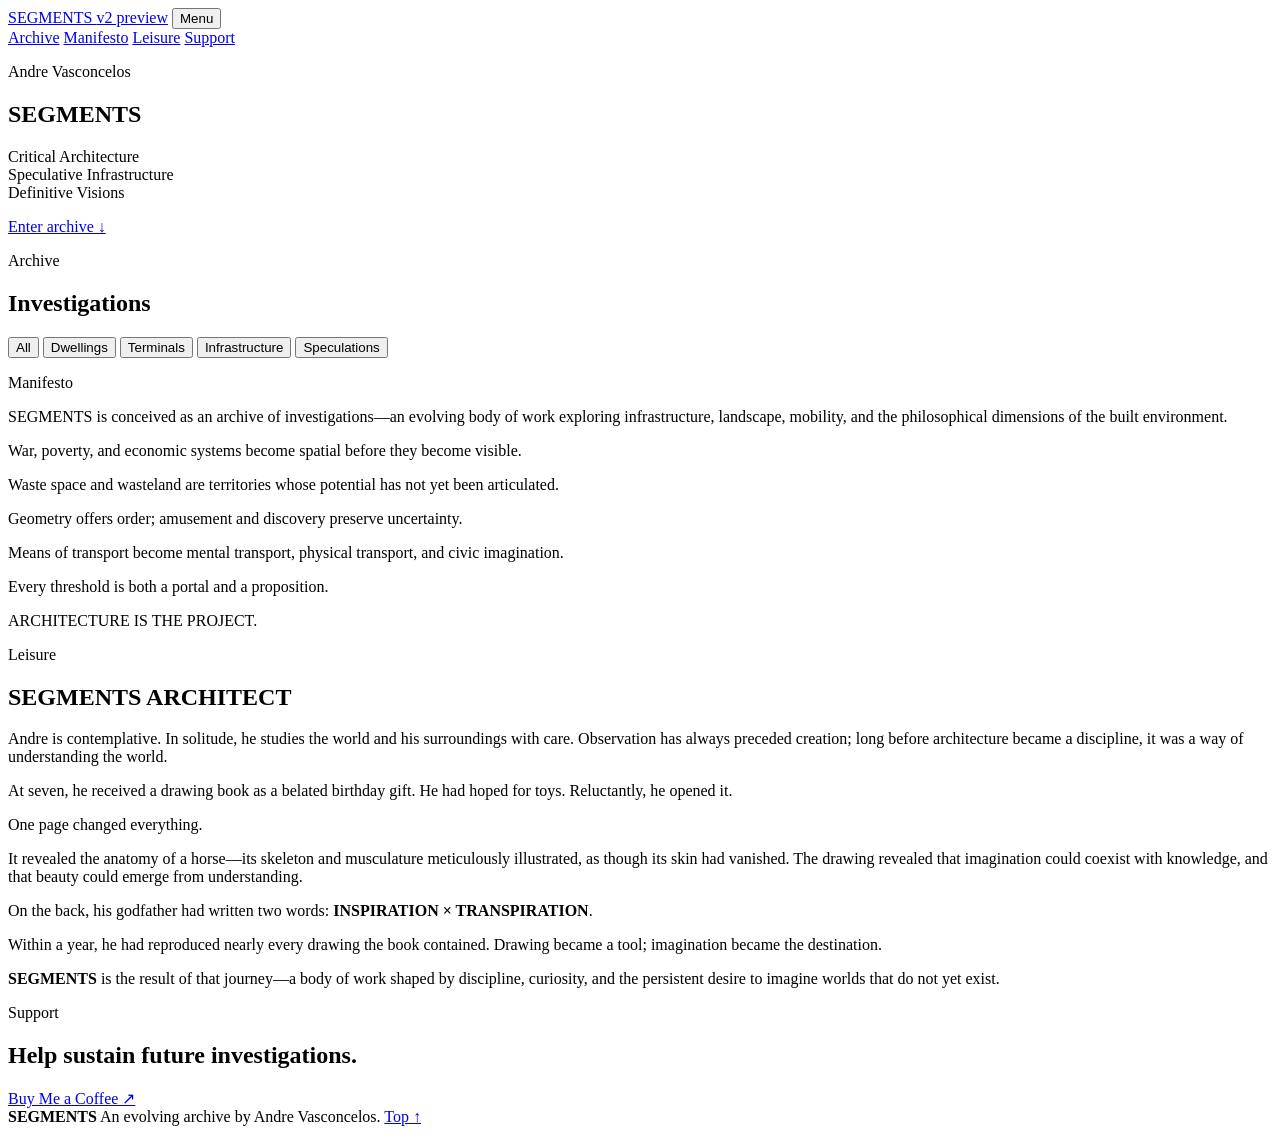
==== v2/index.html @ c5cab5db "Add SEGMENTS v2 web preview" ====
<!doctype html>
<html lang="en">
<head>
  <meta charset="utf-8">
  <meta name="viewport" content="width=device-width, initial-scale=1">
  <meta name="theme-color" content="#f1ede4">
  <meta name="description" content="SEGMENTS v2 — an architectural archive by Andre Vasconcelos.">
  <title>SEGMENTS v2 — Preview</title>
  <link rel="stylesheet" href="styles.css">
</head>
<body>
  <header class="site-header">
    <a class="brand" href="#top">SEGMENTS <span>v2 preview</span></a>
    <button class="menu-toggle" aria-expanded="false" aria-controls="site-nav">Menu</button>
    <nav id="site-nav" class="site-nav" aria-label="Primary">
      <a href="#archive">Archive</a>
      <a href="#manifesto">Manifesto</a>
      <a href="#leisure">Leisure</a>
      <a href="#support">Support</a>
    </nav>
  </header>

  <main id="top">
    <section class="hero">
      <p class="kicker">Andre Vasconcelos</p>
      <h1>SEGMENTS</h1>
      <div class="hero-bottom">
        <p>Critical Architecture<br>Speculative Infrastructure<br>Definitive Visions</p>
        <a href="#archive">Enter archive ↓</a>
      </div>
    </section>

    <section id="archive" class="section archive">
      <div class="section-heading">
        <div>
          <p class="eyebrow">Archive</p>
          <h2>Investigations</h2>
        </div>
        <div class="filters" role="group" aria-label="Filter investigations">
          <button class="filter active" data-filter="all">All</button>
          <button class="filter" data-filter="dwellings">Dwellings</button>
          <button class="filter" data-filter="terminals">Terminals</button>
          <button class="filter" data-filter="infrastructure">Infrastructure</button>
          <button class="filter" data-filter="speculations">Speculations</button>
        </div>
      </div>
      <div id="gallery" class="gallery"></div>
    </section>

    <section id="manifesto" class="section manifesto">
      <p class="eyebrow">Manifesto</p>
      <p class="lead">SEGMENTS is conceived as an archive of investigations—an evolving body of work exploring infrastructure, landscape, mobility, and the philosophical dimensions of the built environment.</p>
      <div class="manifesto-grid">
        <p>War, poverty, and economic systems become spatial before they become visible.</p>
        <p>Waste space and wasteland are territories whose potential has not yet been articulated.</p>
        <p>Geometry offers order; amusement and discovery preserve uncertainty.</p>
        <p>Means of transport become mental transport, physical transport, and civic imagination.</p>
        <p>Every threshold is both a portal and a proposition.</p>
      </div>
      <p class="closing-line">ARCHITECTURE IS THE PROJECT.</p>
    </section>

    <section id="leisure" class="section leisure">
      <div class="leisure-heading">
        <p class="eyebrow">Leisure</p>
        <h2>SEGMENTS ARCHITECT</h2>
      </div>
      <article class="essay">
        <p>Andre is contemplative. In solitude, he studies the world and his surroundings with care. Observation has always preceded creation; long before architecture became a discipline, it was a way of understanding the world.</p>
        <p>At seven, he received a drawing book as a belated birthday gift. He had hoped for toys. Reluctantly, he opened it.</p>
        <p>One page changed everything.</p>
        <p>It revealed the anatomy of a horse—its skeleton and musculature meticulously illustrated, as though its skin had vanished. The drawing revealed that imagination could coexist with knowledge, and that beauty could emerge from understanding.</p>
        <p>On the back, his godfather had written two words: <strong>INSPIRATION × TRANSPIRATION</strong>.</p>
        <p>Within a year, he had reproduced nearly every drawing the book contained. Drawing became a tool; imagination became the destination.</p>
        <p><strong>SEGMENTS</strong> is the result of that journey—a body of work shaped by discipline, curiosity, and the persistent desire to imagine worlds that do not yet exist.</p>
      </article>
    </section>

    <section id="support" class="section support">
      <p class="eyebrow">Support</p>
      <h2>Help sustain future investigations.</h2>
      <a href="https://buymeacoffee.com/andrevasconcelos" target="_blank" rel="noopener noreferrer">Buy Me a Coffee ↗</a>
    </section>
  </main>

  <footer>
    <strong>SEGMENTS</strong>
    <span>An evolving archive by Andre Vasconcelos.</span>
    <a href="#top">Top ↑</a>
  </footer>

  <dialog id="viewer" class="viewer">
    <button id="viewer-close" class="close" aria-label="Close">×</button>
    <button id="viewer-prev" class="nav prev" aria-label="Previous">←</button>
    <figure>
      <div class="image-wrap"><img id="viewer-image" alt=""></div>
      <figcaption>
        <div class="viewer-meta"><span id="viewer-index"></span><span id="viewer-category"></span></div>
        <h2 id="viewer-title"></h2>
        <p id="viewer-description"></p>
        <p id="viewer-poem" class="poem"></p>
      </figcaption>
    </figure>
    <button id="viewer-next" class="nav next" aria-label="Next">→</button>
  </dialog>

  <script src="../works.js"></script>
  <script src="script.js"></script>
</body>
</html>
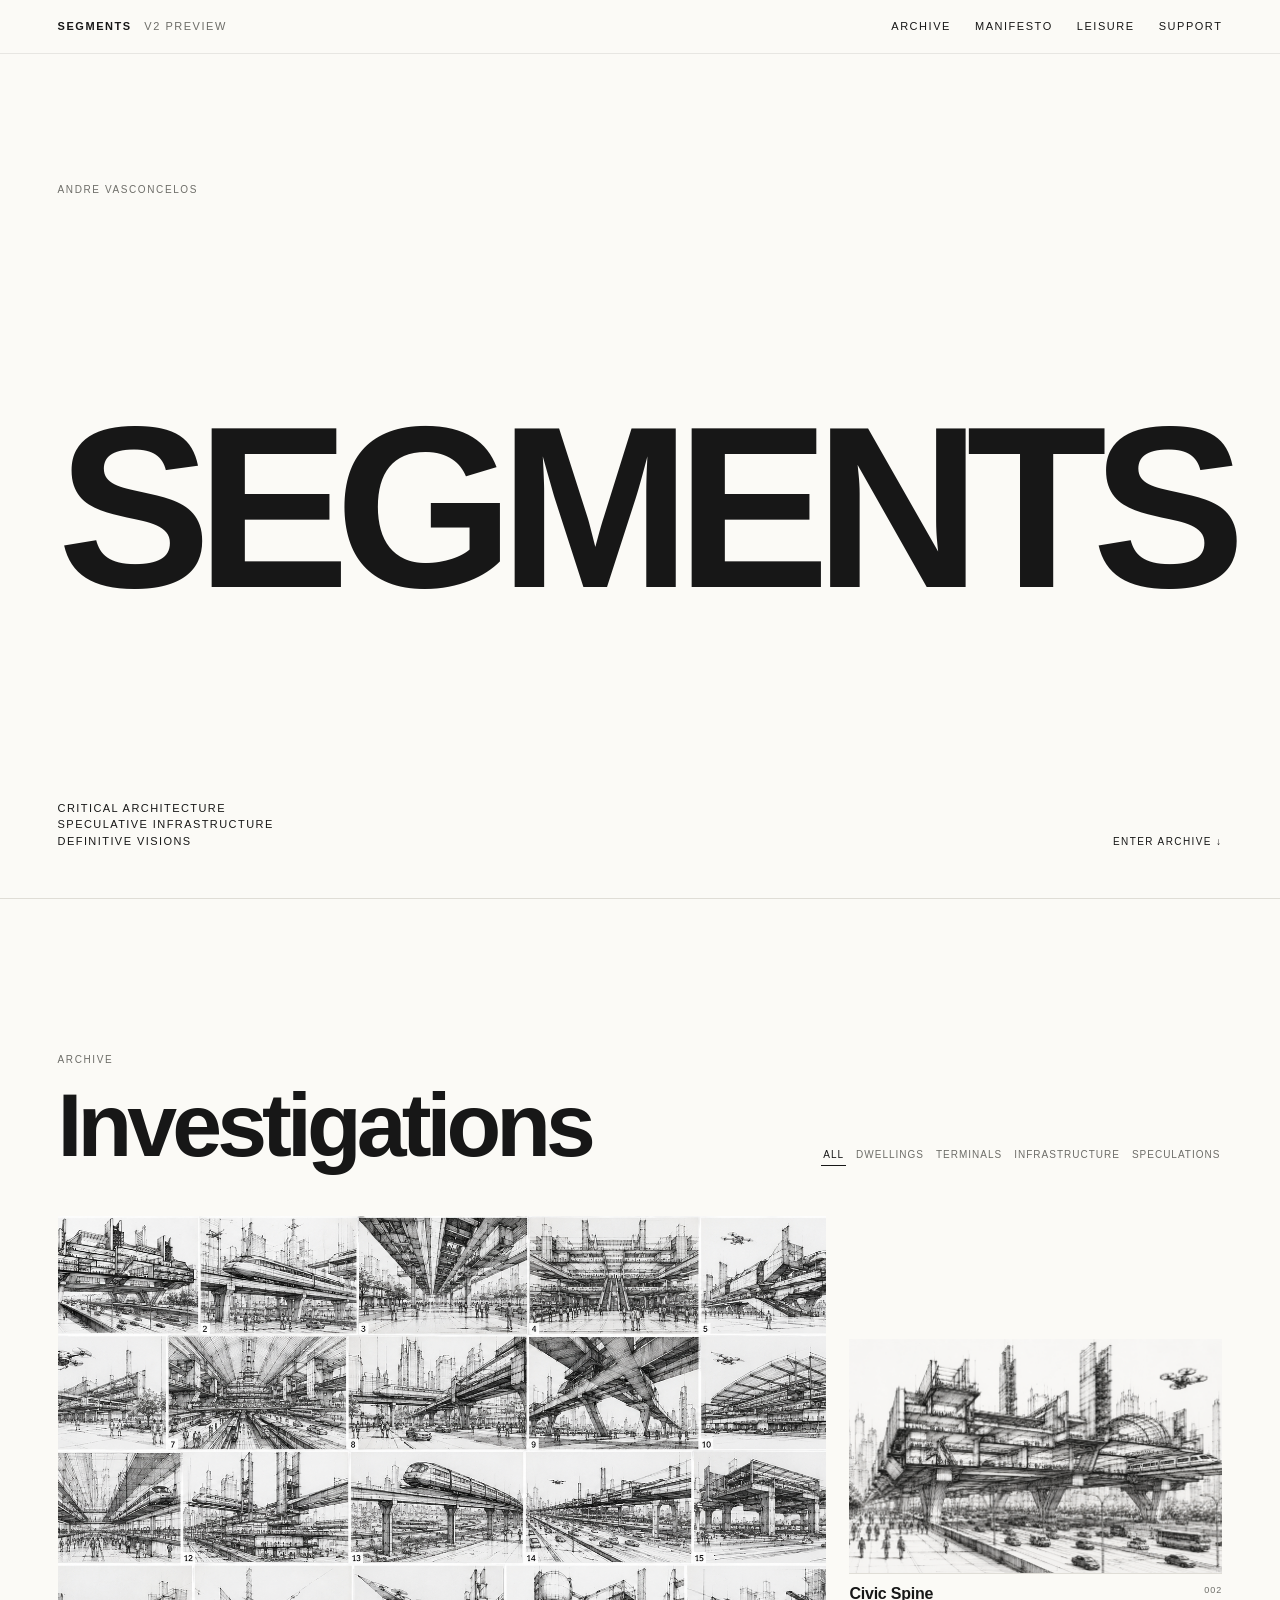
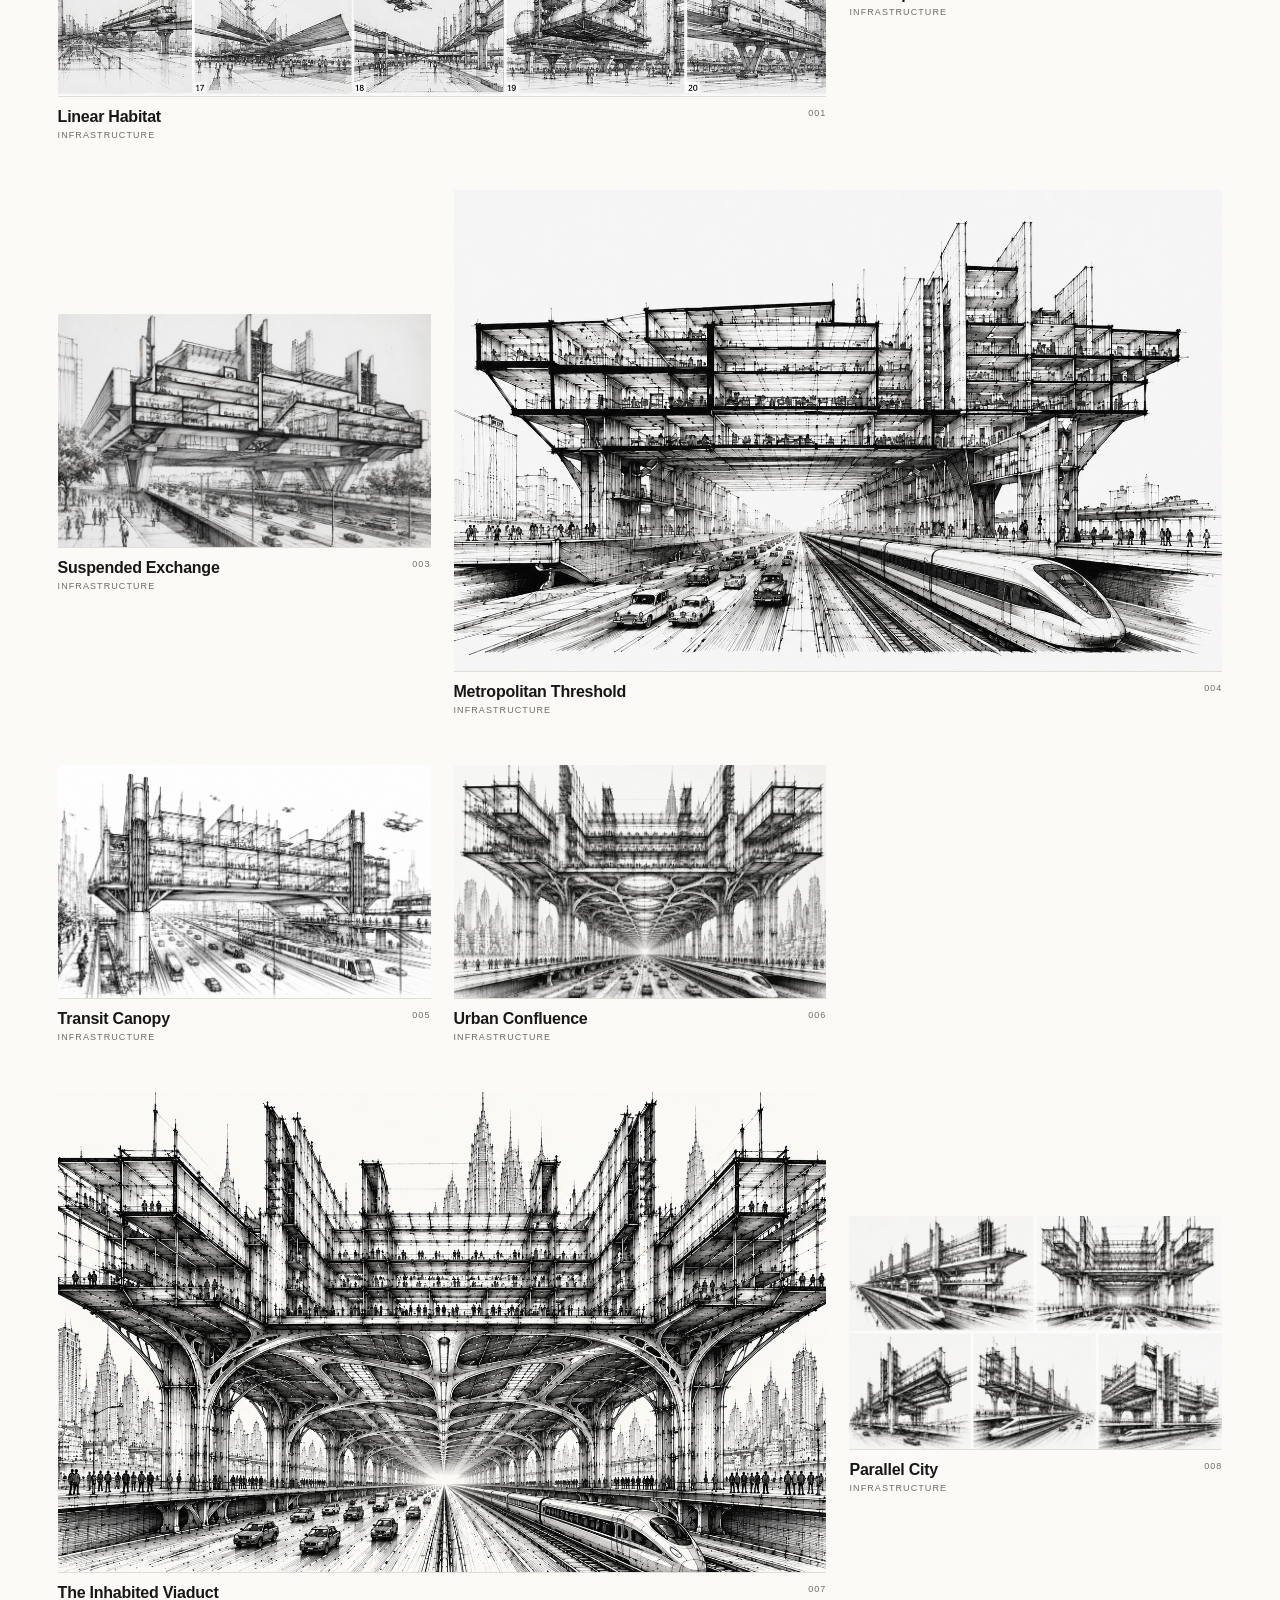
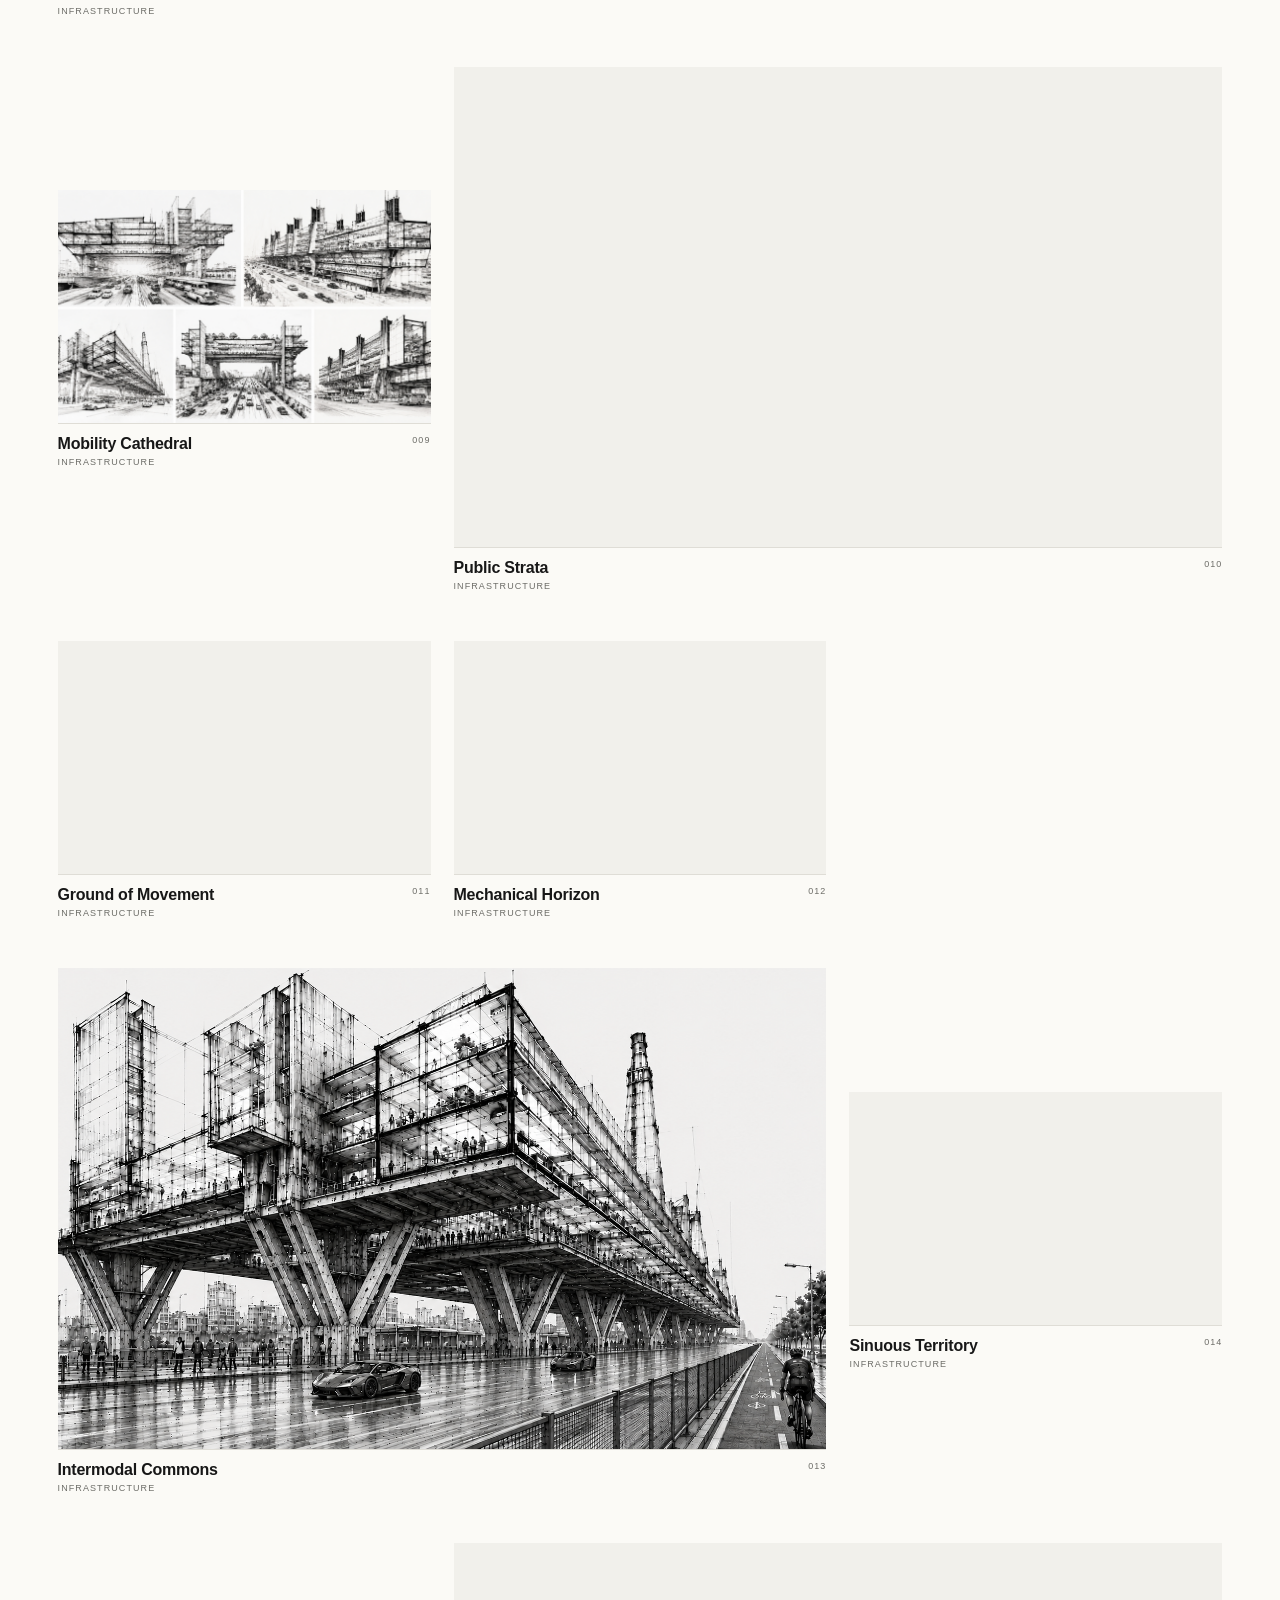
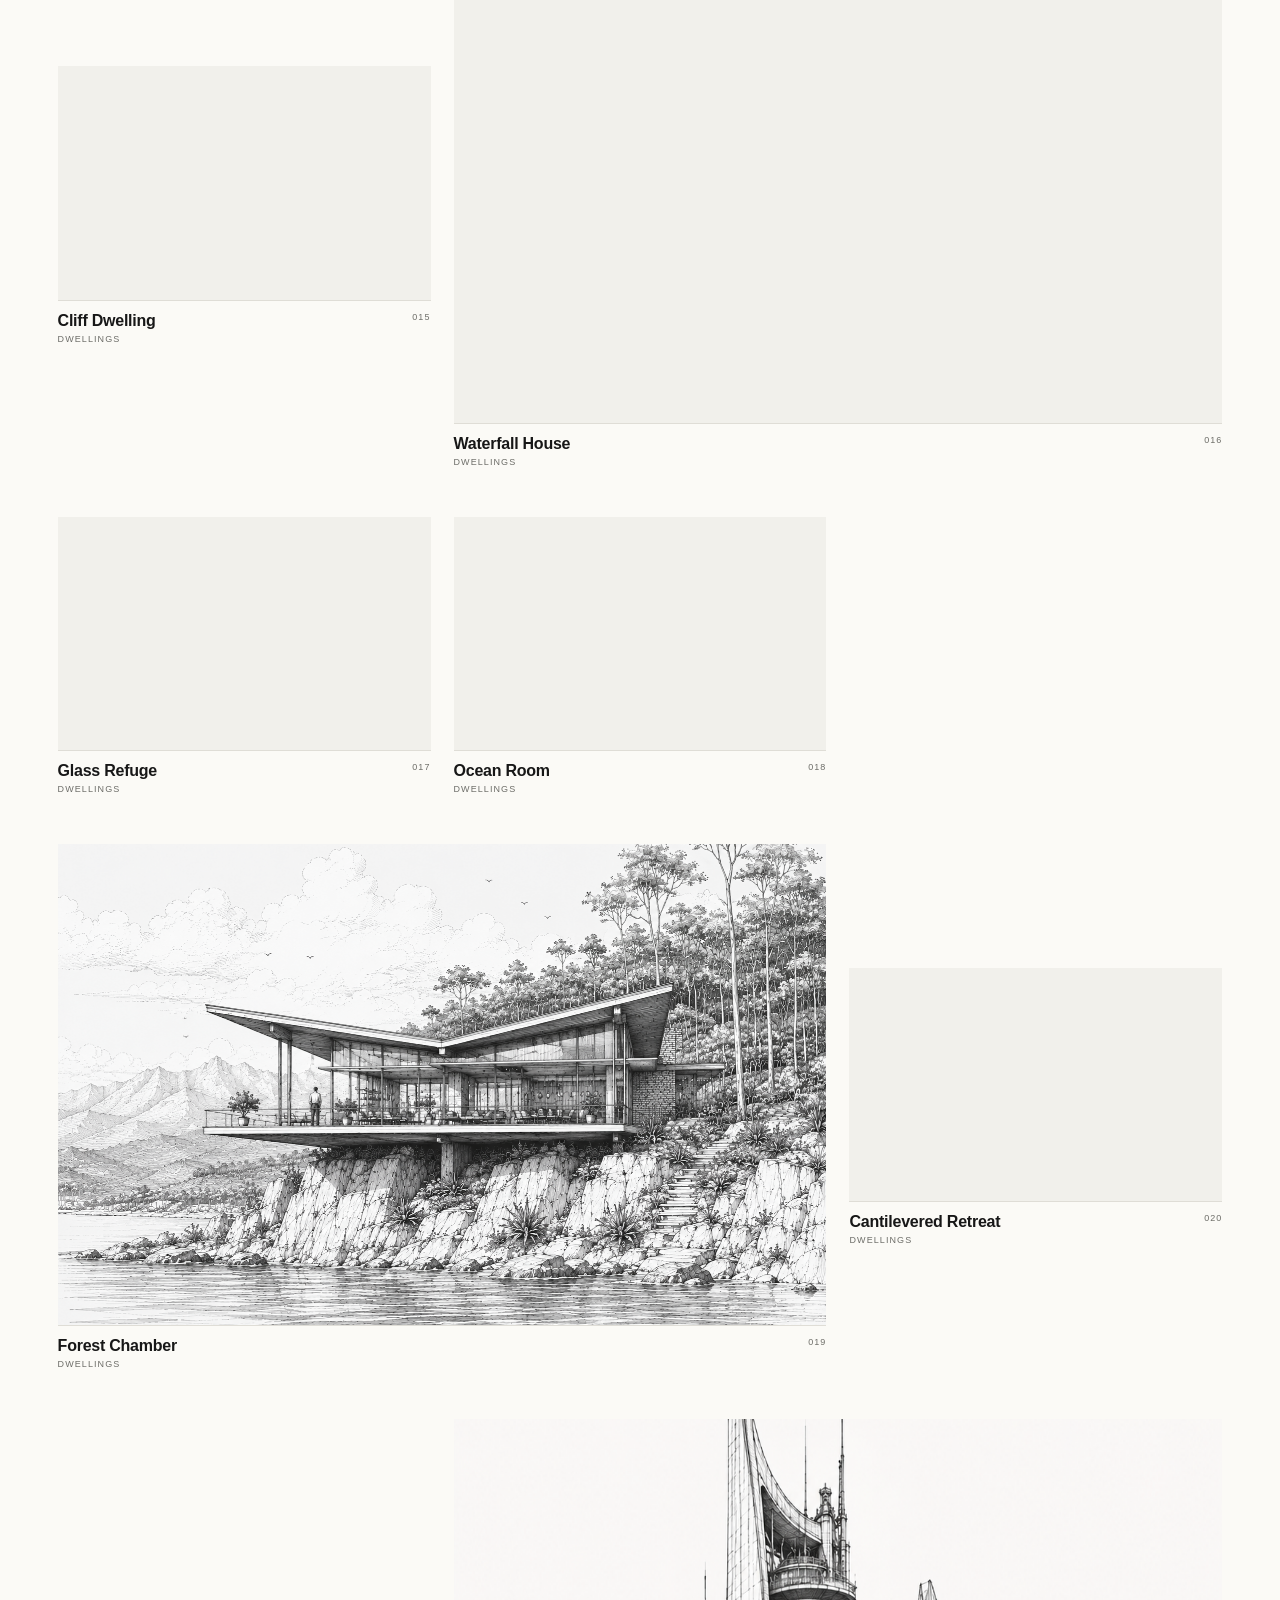
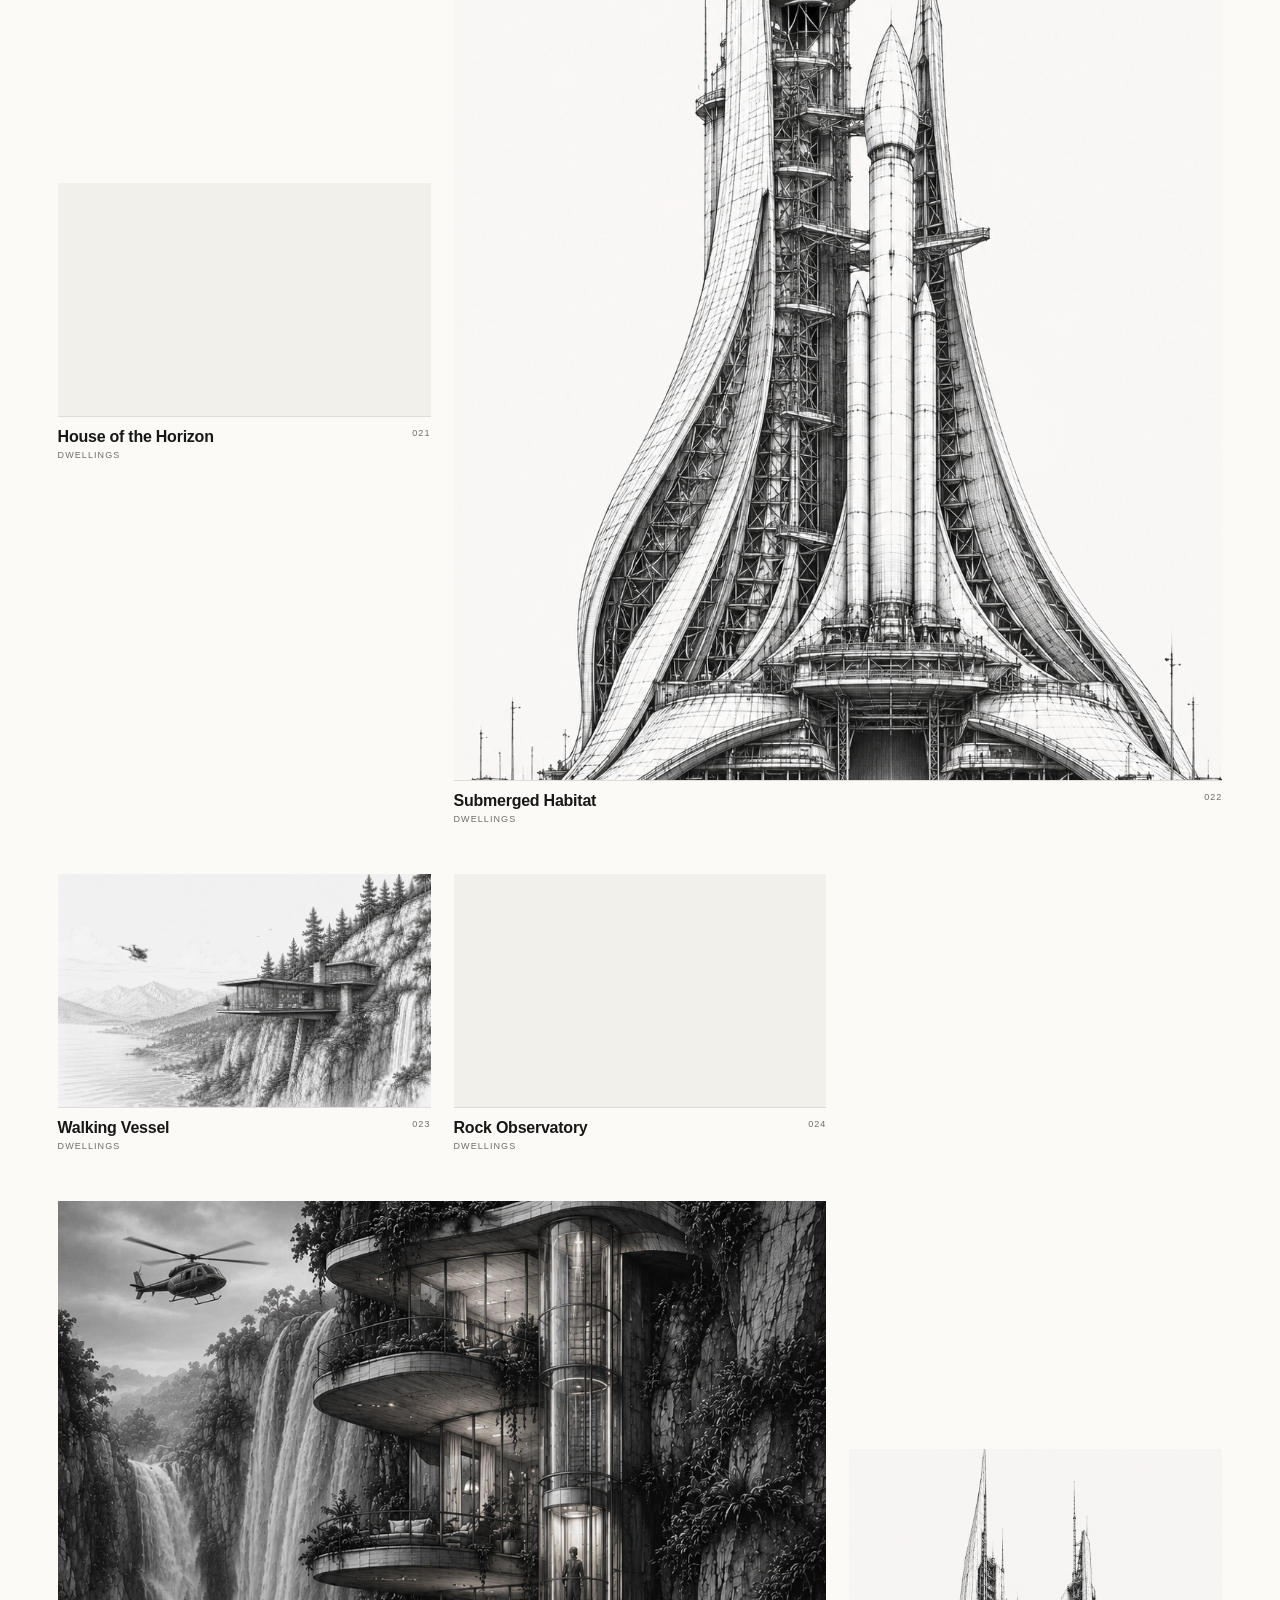
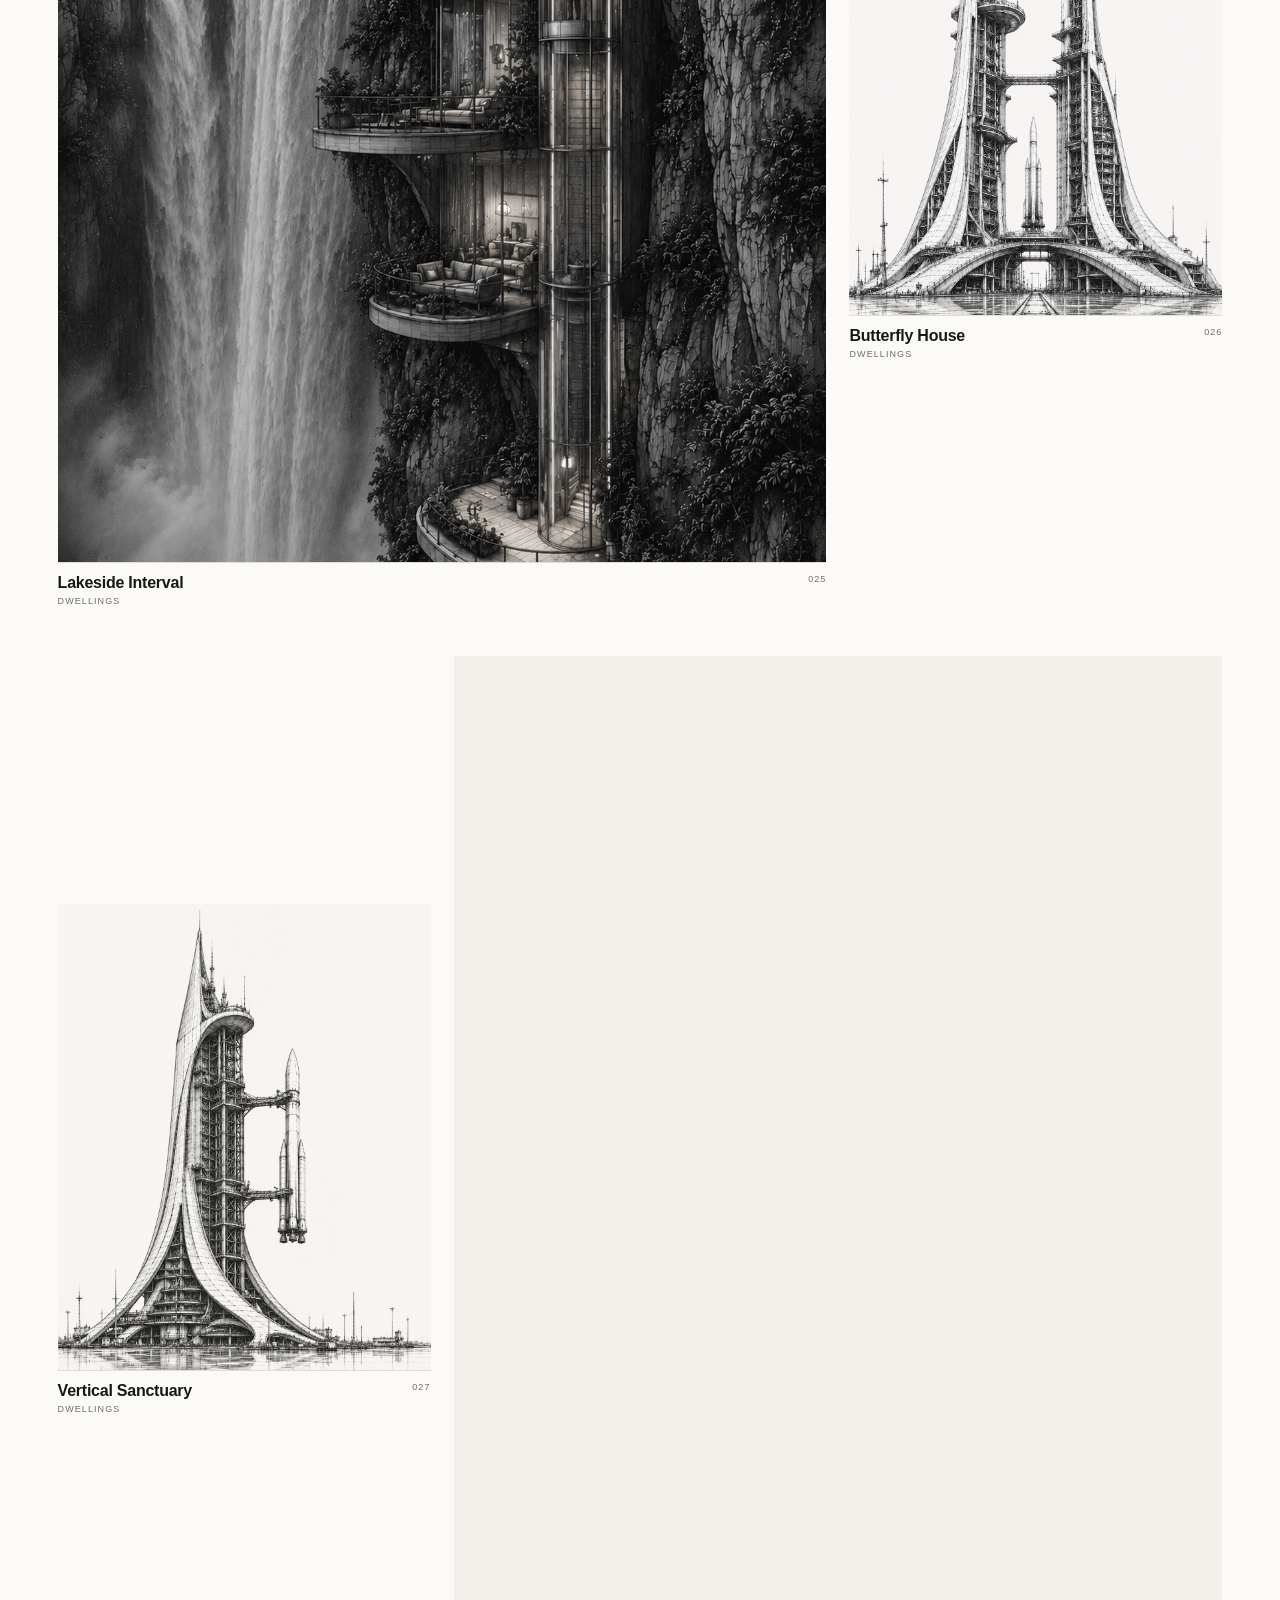
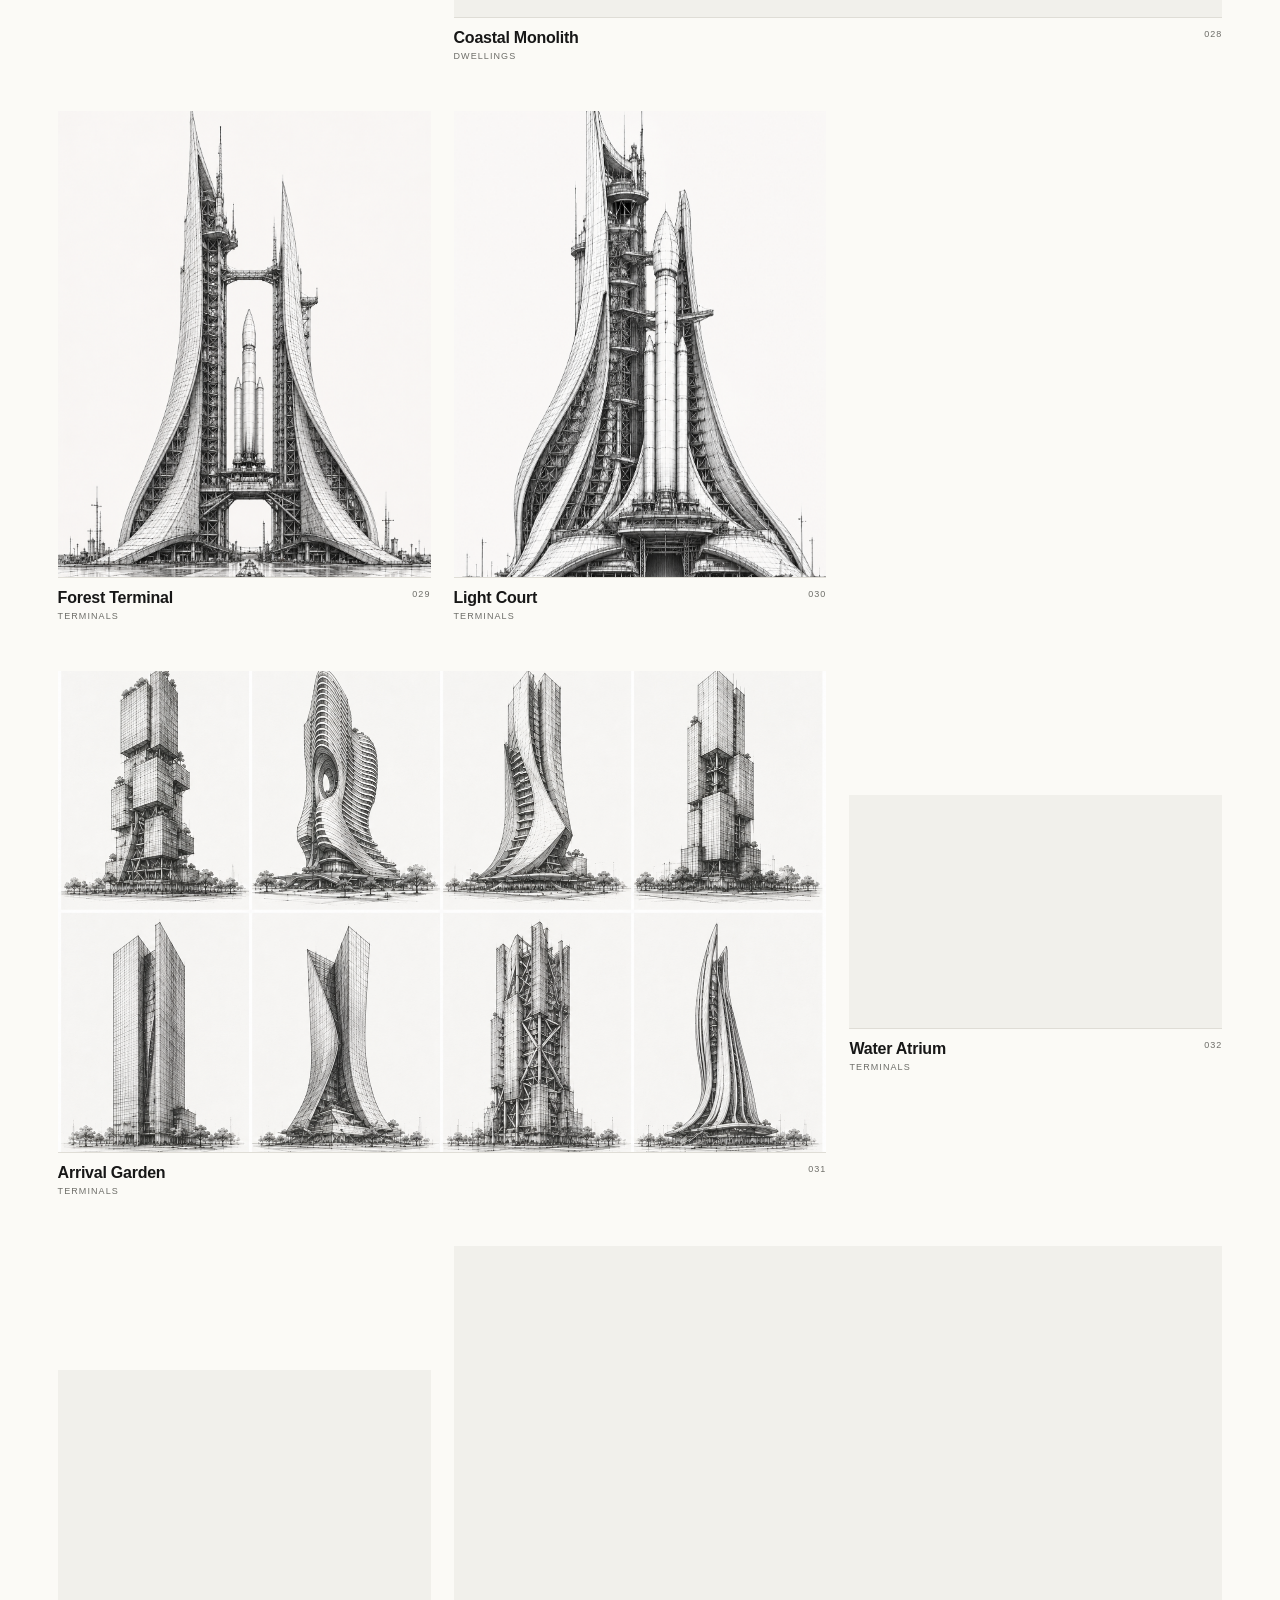
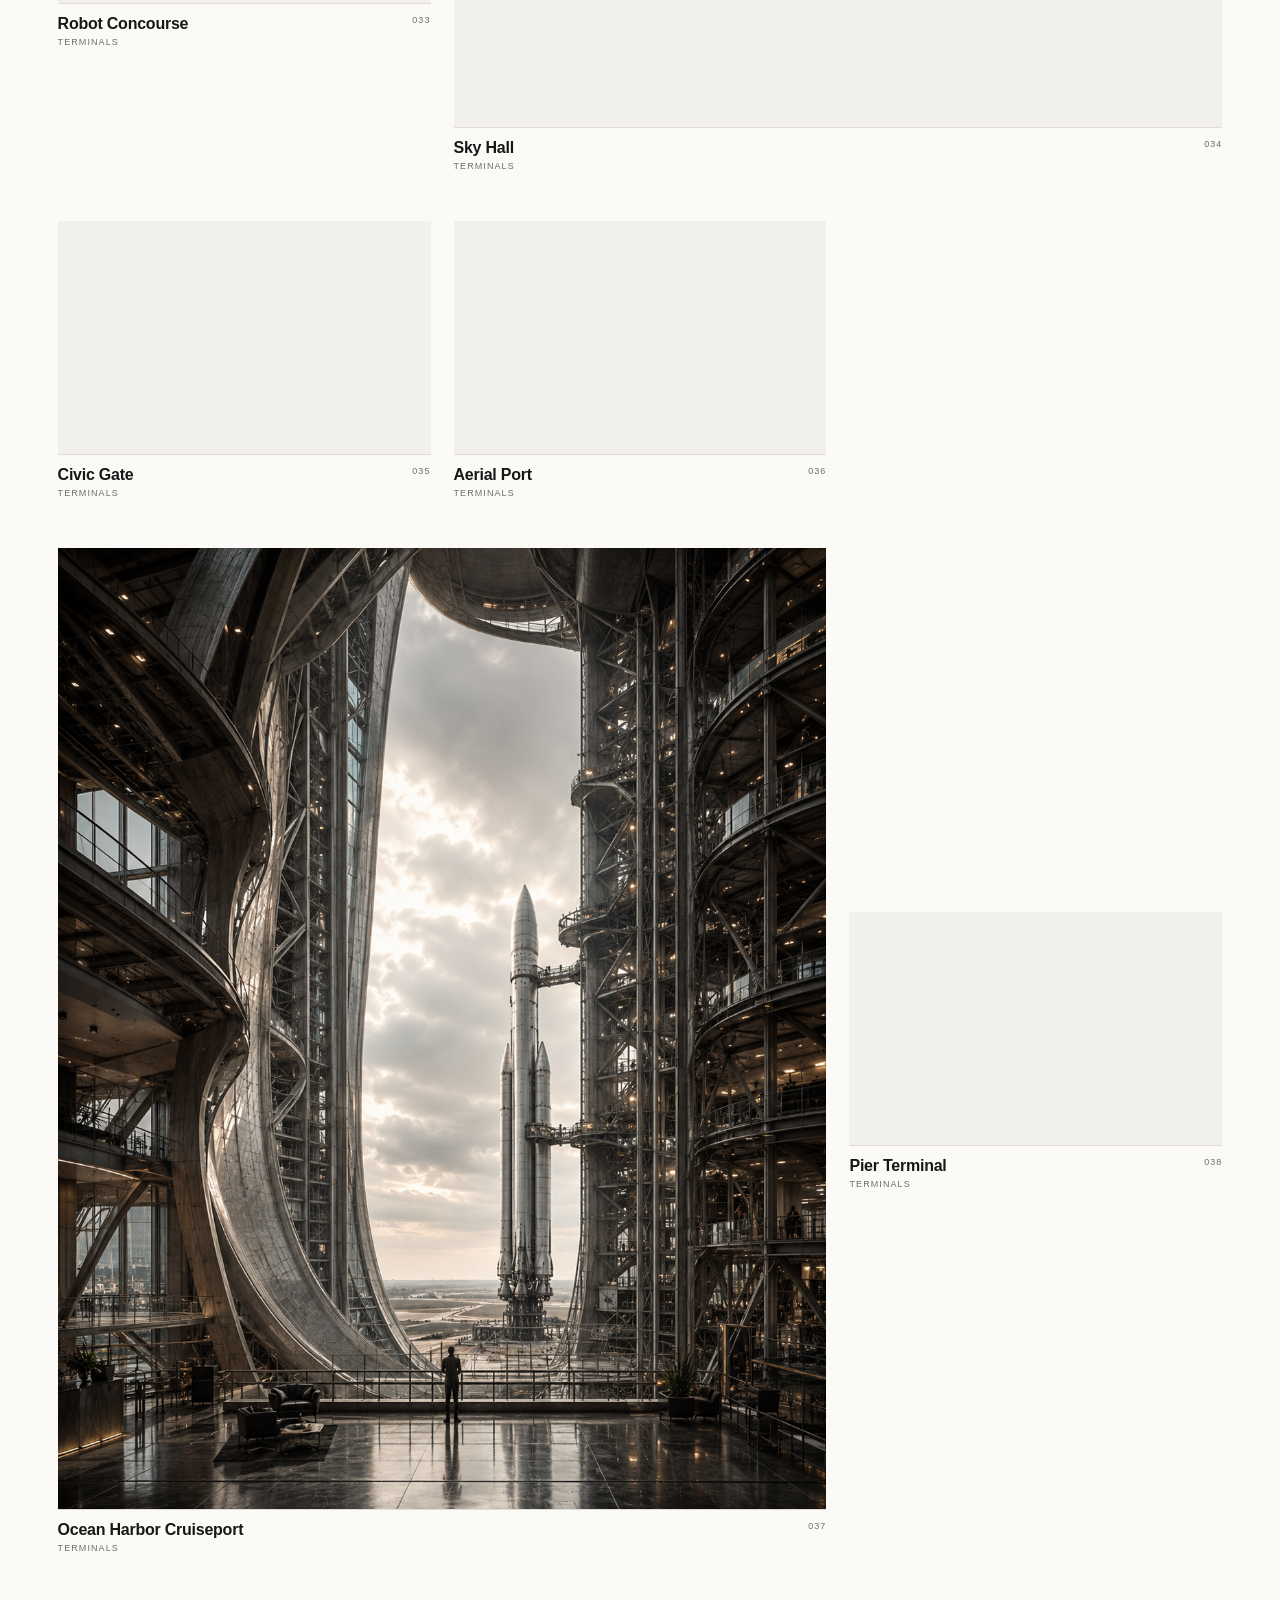
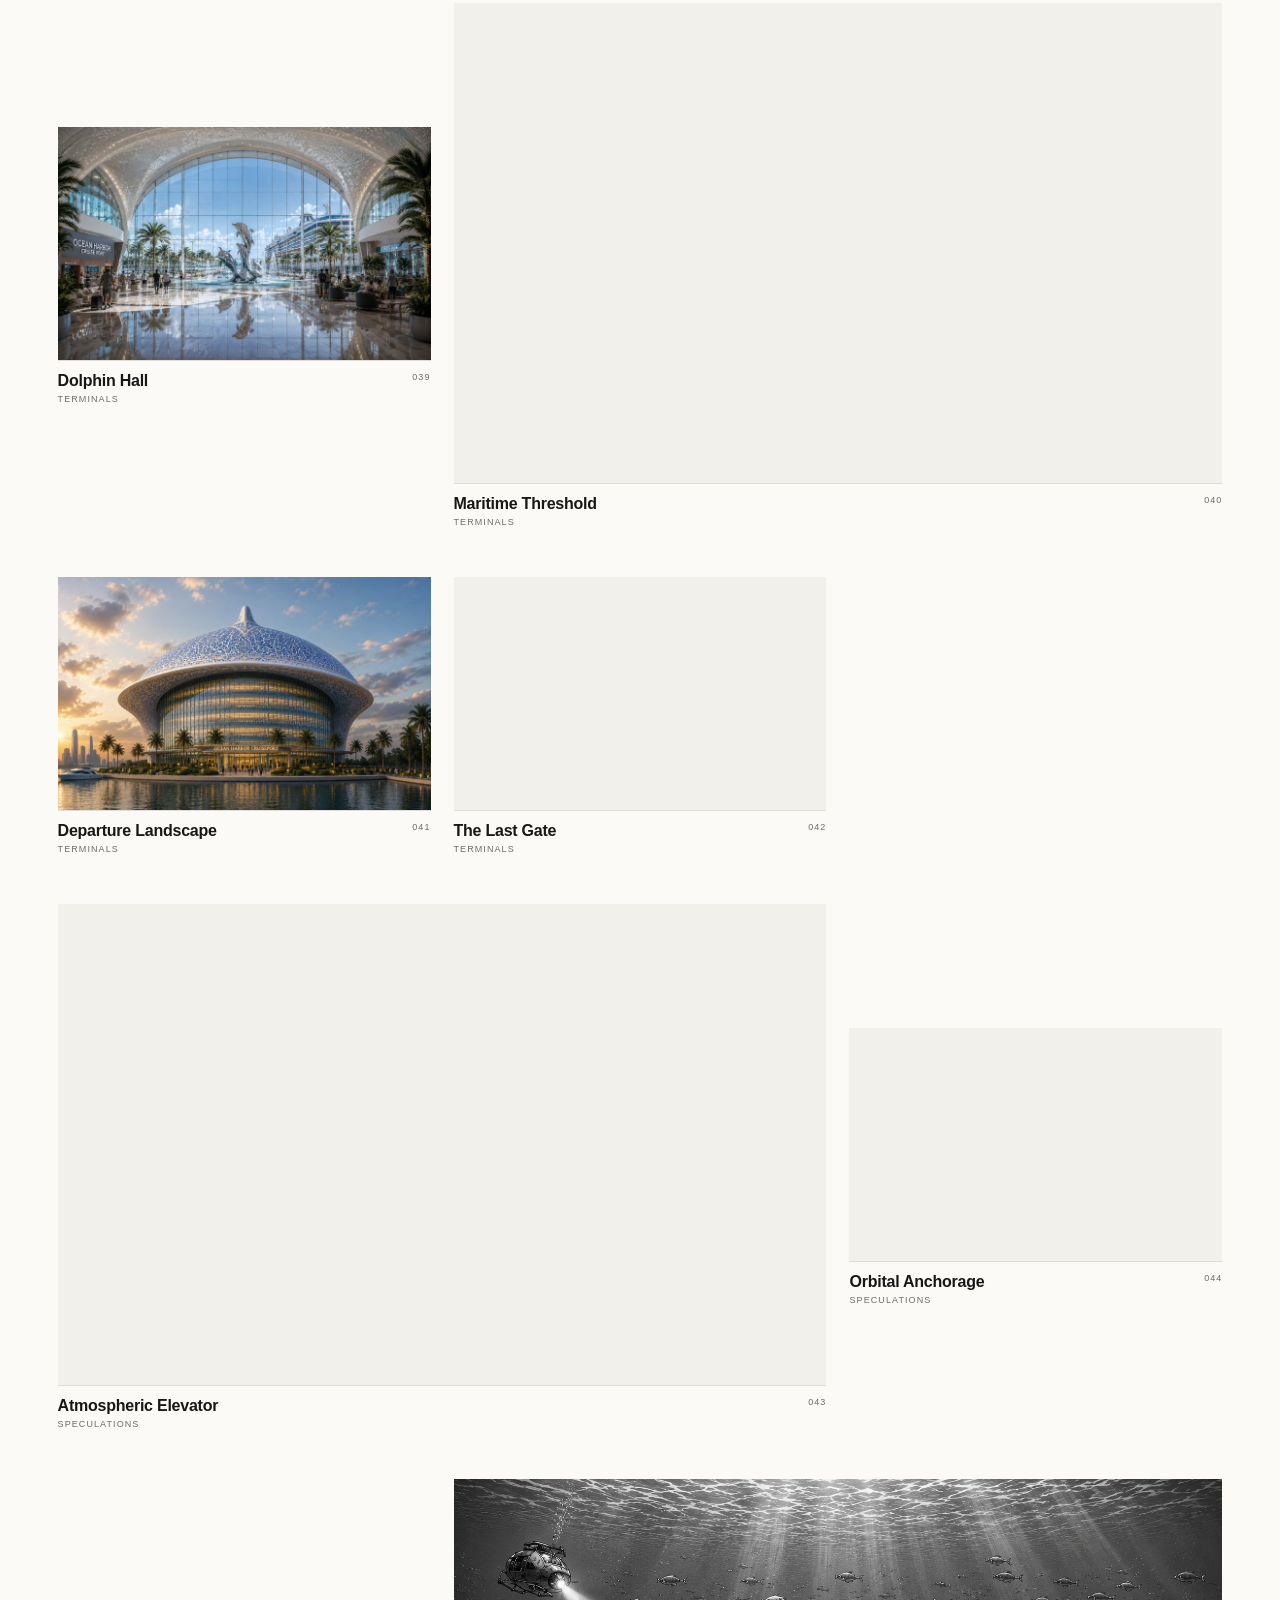
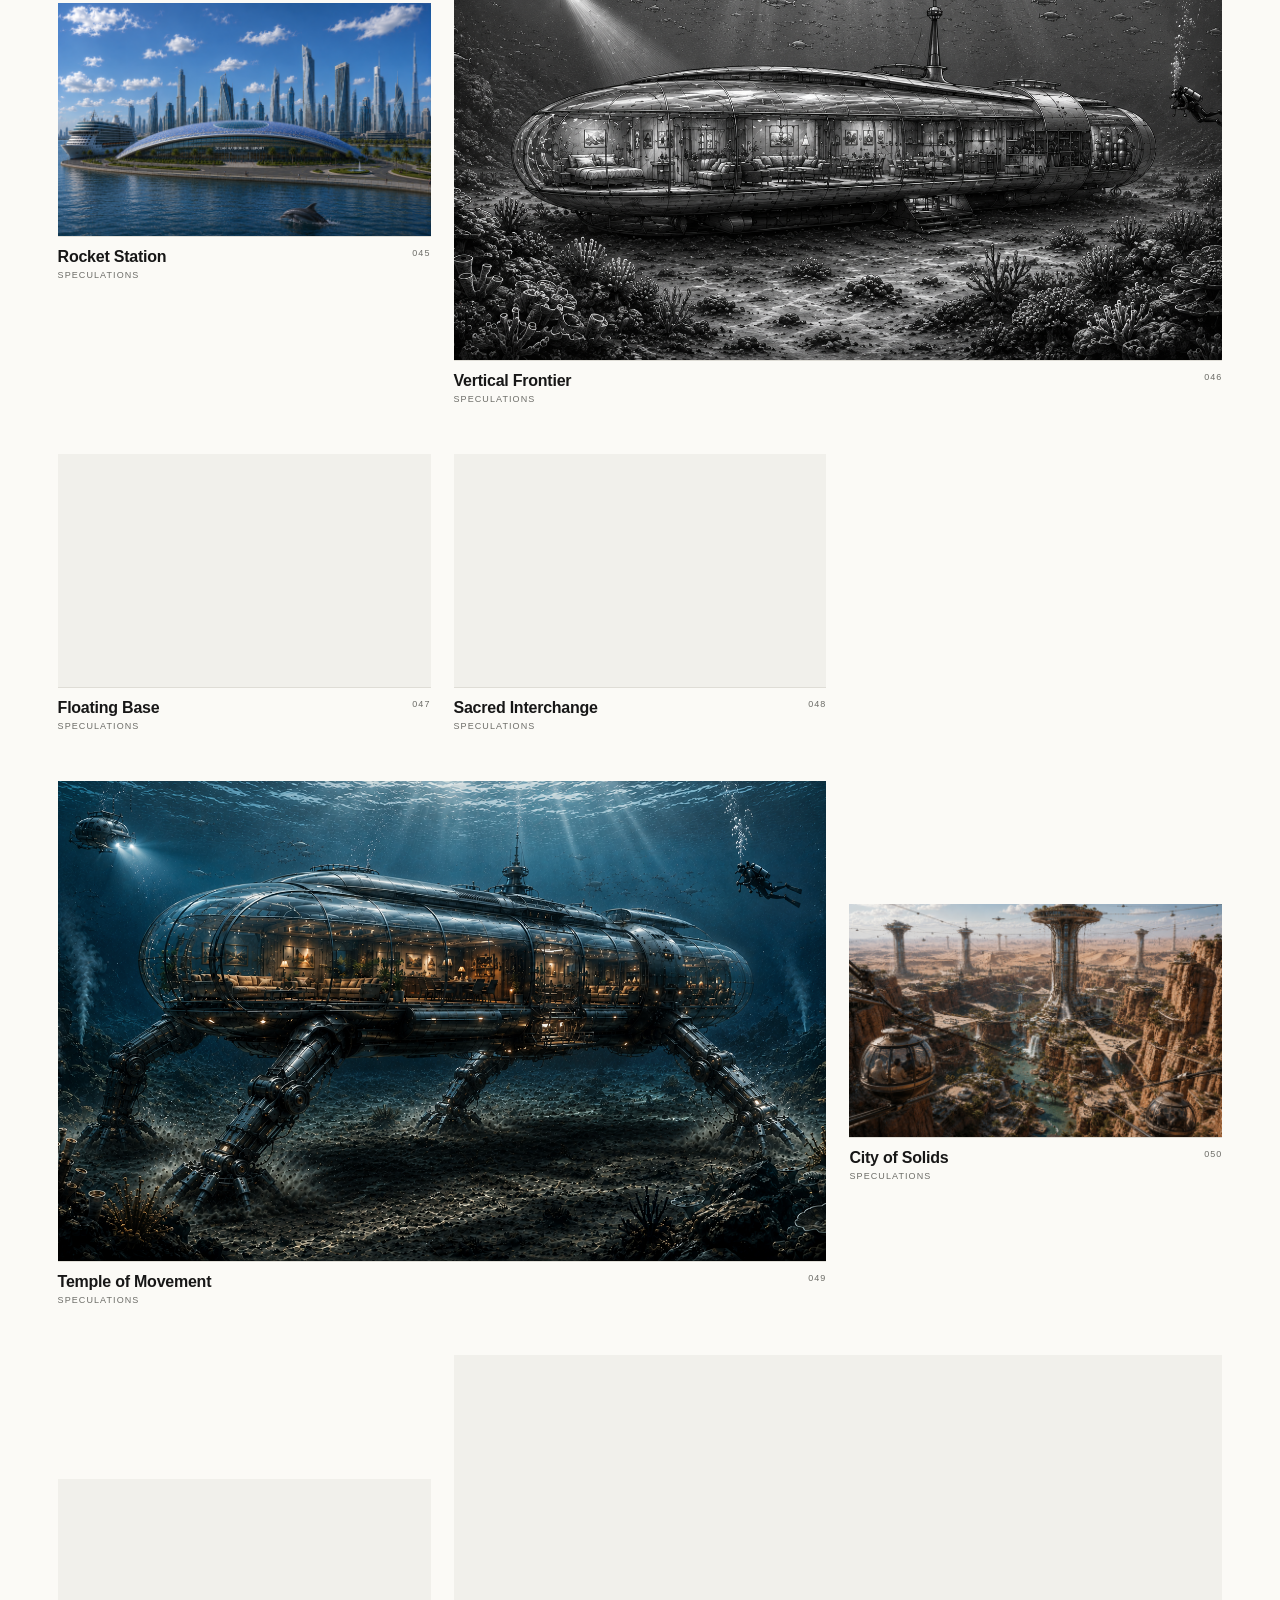
==== commit b9eab005: "Refresh v2 preview assets and ivory theme" ====
--- a/v2/index.html
+++ b/v2/index.html
@@ -3,10 +3,10 @@
 <head>
   <meta charset="utf-8">
   <meta name="viewport" content="width=device-width, initial-scale=1">
-  <meta name="theme-color" content="#f1ede4">
+  <meta name="theme-color" content="#fbfaf6">
   <meta name="description" content="SEGMENTS v2 — an architectural archive by Andre Vasconcelos.">
   <title>SEGMENTS v2 — Preview</title>
-  <link rel="stylesheet" href="styles.css">
+  <link rel="stylesheet" href="styles.css?v=20260719-2">
 </head>
 <body>
   <header class="site-header">
@@ -104,7 +104,7 @@
     <button id="viewer-next" class="nav next" aria-label="Next">→</button>
   </dialog>
 
-  <script src="../works.js"></script>
-  <script src="script.js"></script>
+  <script src="../works.js?v=20260719-2"></script>
+  <script src="script.js?v=20260719-2"></script>
 </body>
 </html>
--- a/v2/styles.css
+++ b/v2/styles.css
@@ -0,0 +1,5 @@
+:root{--paper:#fbfaf6;--ink:#171717;--muted:#6d6d68;--line:#dfddd6;--panel:#f1f0eb;--pad:clamp(20px,4.5vw,72px);--ease:cubic-bezier(.2,.7,.2,1);--sans:Arial,Helvetica,sans-serif}
+*{box-sizing:border-box}html{scroll-behavior:smooth}body{margin:0;background:var(--paper);color:var(--ink);font-family:var(--sans);line-height:1.5}a{color:inherit}.site-header{position:sticky;top:0;z-index:20;display:flex;align-items:center;justify-content:space-between;padding:18px var(--pad);background:rgba(251,250,246,.94);backdrop-filter:blur(14px);border-bottom:1px solid rgba(23,23,23,.09)}.brand,.site-nav a,.menu-toggle{text-decoration:none;text-transform:uppercase;letter-spacing:.14em;font-size:11px}.brand{font-weight:700}.brand span{color:var(--muted);font-weight:400;margin-left:8px}.site-nav{display:flex;gap:24px}.menu-toggle{display:none;border:0;background:none;padding:0}.hero{min-height:calc(100svh - 55px);padding:clamp(70px,10vw,150px) var(--pad) 48px;display:flex;flex-direction:column;justify-content:space-between;border-bottom:1px solid var(--line)}.kicker,.eyebrow{margin:0 0 18px;color:var(--muted);text-transform:uppercase;letter-spacing:.16em;font-size:10px}.hero h1{margin:0;font-family:var(--sans);font-weight:700;font-size:clamp(74px,18vw,280px);line-height:.75;letter-spacing:-.065em}.hero-bottom{display:flex;justify-content:space-between;align-items:flex-end;gap:30px}.hero-bottom p{margin:0;text-transform:uppercase;letter-spacing:.13em;font-size:11px}.hero-bottom a{text-decoration:none;text-transform:uppercase;letter-spacing:.14em;font-size:10px}.section{padding:clamp(90px,12vw,180px) var(--pad);border-bottom:1px solid var(--line)}.section-heading{display:flex;justify-content:space-between;align-items:end;gap:30px;margin-bottom:50px}.section h2{margin:0;font-family:var(--sans);font-weight:700;font-size:clamp(45px,7vw,105px);line-height:.9;letter-spacing:-.055em}.filters{display:flex;gap:8px;flex-wrap:wrap;justify-content:flex-end}.filter{border:0;border-bottom:1px solid transparent;background:none;padding:5px 2px;color:var(--muted);text-transform:uppercase;letter-spacing:.1em;font-size:10px;cursor:pointer}.filter.active,.filter:hover{color:var(--ink);border-bottom-color:var(--ink)}.gallery{display:grid;grid-template-columns:repeat(12,1fr);gap:clamp(14px,1.8vw,28px)}.card{grid-column:span 4;border:0;background:none;padding:0;color:inherit;text-align:left;cursor:pointer}.card:nth-child(6n+1),.card:nth-child(6n+4){grid-column:span 8}.card-media{display:block;aspect-ratio:16/10;overflow:hidden;background:var(--panel);position:relative}.card.portrait .card-media{aspect-ratio:4/5}.card img{width:100%;height:100%;object-fit:cover;display:block;transition:transform .8s var(--ease),filter .5s;filter:saturate(.9)}.card:hover img{transform:scale(1.018);filter:saturate(1)}.card-copy{display:flex;justify-content:space-between;gap:15px;padding:11px 0 26px;border-top:1px solid var(--line)}.card-title{font-family:var(--sans);font-weight:700;font-size:16px;letter-spacing:-.015em}.card-category,.card-index{font-size:9px;text-transform:uppercase;letter-spacing:.12em;color:var(--muted)}.card[hidden]{display:none}.image-error{display:grid;place-items:center;width:100%;height:100%;padding:20px;text-align:center;color:var(--muted);font-size:10px;letter-spacing:.12em;text-transform:uppercase}.manifesto .lead{max-width:1200px;margin:0 0 80px;font-family:var(--sans);font-weight:500;font-size:clamp(28px,4.8vw,68px);line-height:1.08;letter-spacing:-.04em}.manifesto-grid{display:grid;grid-template-columns:repeat(2,minmax(0,1fr));gap:18px 60px;max-width:920px;margin-left:auto}.manifesto-grid p{margin:0;padding-top:12px;border-top:1px solid var(--line)}.closing-line{margin:clamp(120px,18vw,250px) 0 0;font-family:var(--sans);font-weight:700;font-size:clamp(50px,9vw,145px);line-height:.84;letter-spacing:-.06em}.leisure{display:grid;grid-template-columns:minmax(250px,1fr) minmax(0,2fr);gap:clamp(40px,8vw,130px)}.leisure-heading{position:sticky;top:100px;align-self:start}.essay{max-width:760px;font-family:var(--sans);font-size:clamp(20px,2.15vw,32px);line-height:1.52;letter-spacing:-.02em}.essay p{margin:0 0 1.45em}.support h2{max-width:980px}.support>a{display:inline-block;margin-top:35px;text-decoration:none;border-bottom:1px solid var(--ink);padding-bottom:4px}footer{display:grid;grid-template-columns:1fr 1fr auto;gap:25px;padding:45px var(--pad);font-size:12px;color:var(--muted)}footer strong{color:var(--ink)}footer a{text-decoration:none}.viewer{position:fixed;inset:0;width:100vw;height:100svh;max-width:none;max-height:none;margin:0;padding:0;border:0;background:#111;color:#f7f6f1}.viewer::backdrop{background:#111}.viewer[open]{animation:fade .3s ease}@keyframes fade{from{opacity:0}to{opacity:1}}.viewer figure{height:100%;margin:0;display:grid;grid-template-columns:minmax(0,1.75fr) minmax(320px,.7fr)}.image-wrap{display:grid;place-items:center;background:#0b0b0b}.viewer img{width:100%;height:100%;object-fit:contain}.viewer figcaption{overflow:auto;padding:90px clamp(24px,4vw,66px) 55px;border-left:1px solid #333}.viewer-meta{display:flex;justify-content:space-between;color:#aaa;font-size:9px;text-transform:uppercase;letter-spacing:.14em}.viewer h2{margin:50px 0 28px;font-family:var(--sans);font-size:clamp(38px,4.5vw,72px);font-weight:700;line-height:.95;letter-spacing:-.045em}.viewer figcaption>p{color:#ccc}.poem{white-space:pre-line;margin-top:55px!important;padding-top:20px;border-top:1px solid #393939;font-family:var(--sans);font-style:normal}.close,.nav{position:fixed;z-index:4;border:0;background:rgba(0,0,0,.22);color:white;cursor:pointer}.close{right:22px;top:18px;width:44px;height:44px;border-radius:50%;font-size:28px}.nav{top:50%;transform:translateY(-50%);width:44px;height:60px;font-size:23px}.prev{left:14px}.next{right:calc(28% + 14px)}.no-scroll{overflow:hidden}
+@media(max-width:900px){.site-nav{position:fixed;right:16px;top:58px;display:none;flex-direction:column;align-items:flex-end;background:var(--paper);border:1px solid var(--line);padding:20px}.site-nav.open{display:flex}.menu-toggle{display:block}.section-heading{align-items:flex-start;flex-direction:column}.filters{justify-content:flex-start}.card,.card:nth-child(6n+1),.card:nth-child(6n+4){grid-column:span 6}.leisure{grid-template-columns:1fr}.leisure-heading{position:static}.viewer figure{grid-template-columns:1fr;grid-template-rows:58vh 42vh}.viewer figcaption{border-left:0;border-top:1px solid #333;padding:34px 24px 70px}.viewer h2{margin:24px 0 18px}.next{right:14px}}
+@media(max-width:560px){.hero-bottom{align-items:flex-start;flex-direction:column}.gallery{grid-template-columns:1fr}.card,.card:nth-child(6n+1),.card:nth-child(6n+4){grid-column:1}.manifesto-grid{grid-template-columns:1fr}footer{grid-template-columns:1fr}.viewer figure{grid-template-rows:52vh 48vh}}
+@media(prefers-reduced-motion:reduce){*{scroll-behavior:auto!important;animation-duration:.01ms!important;transition-duration:.01ms!important}}
